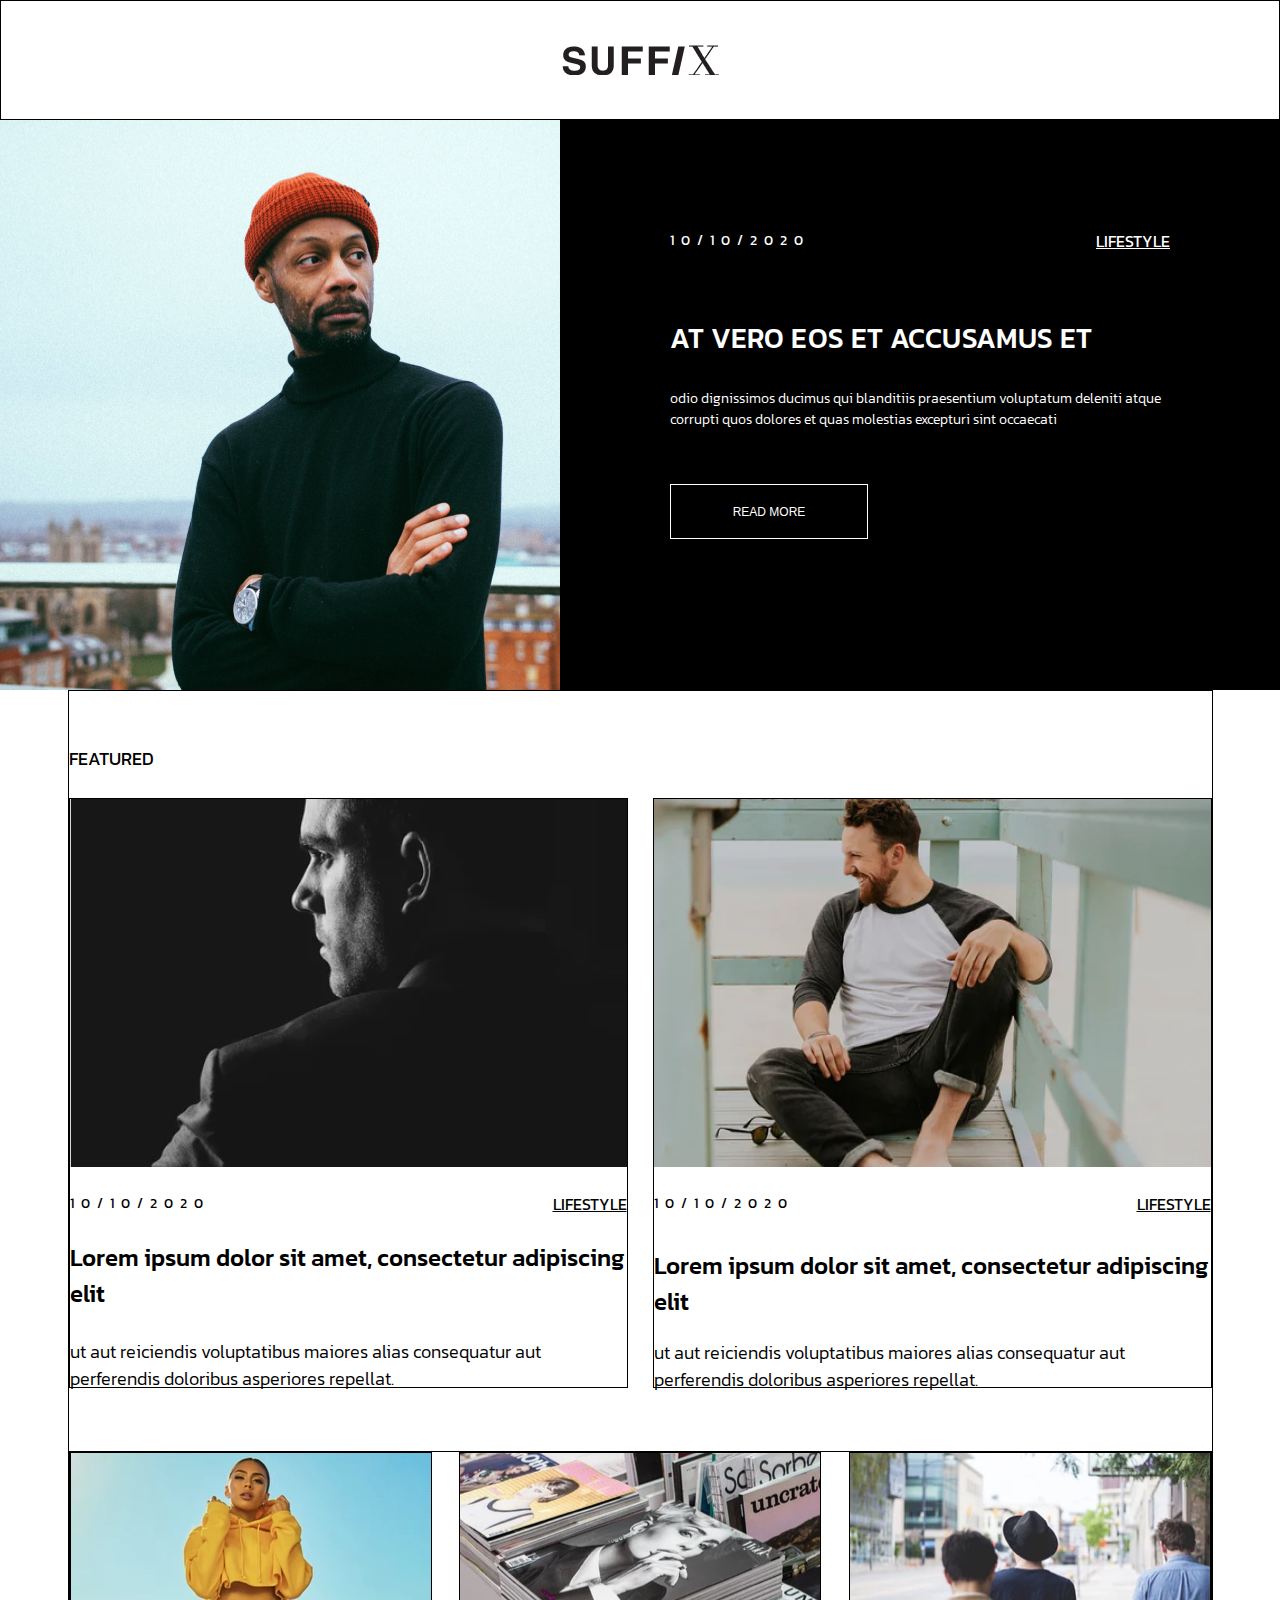
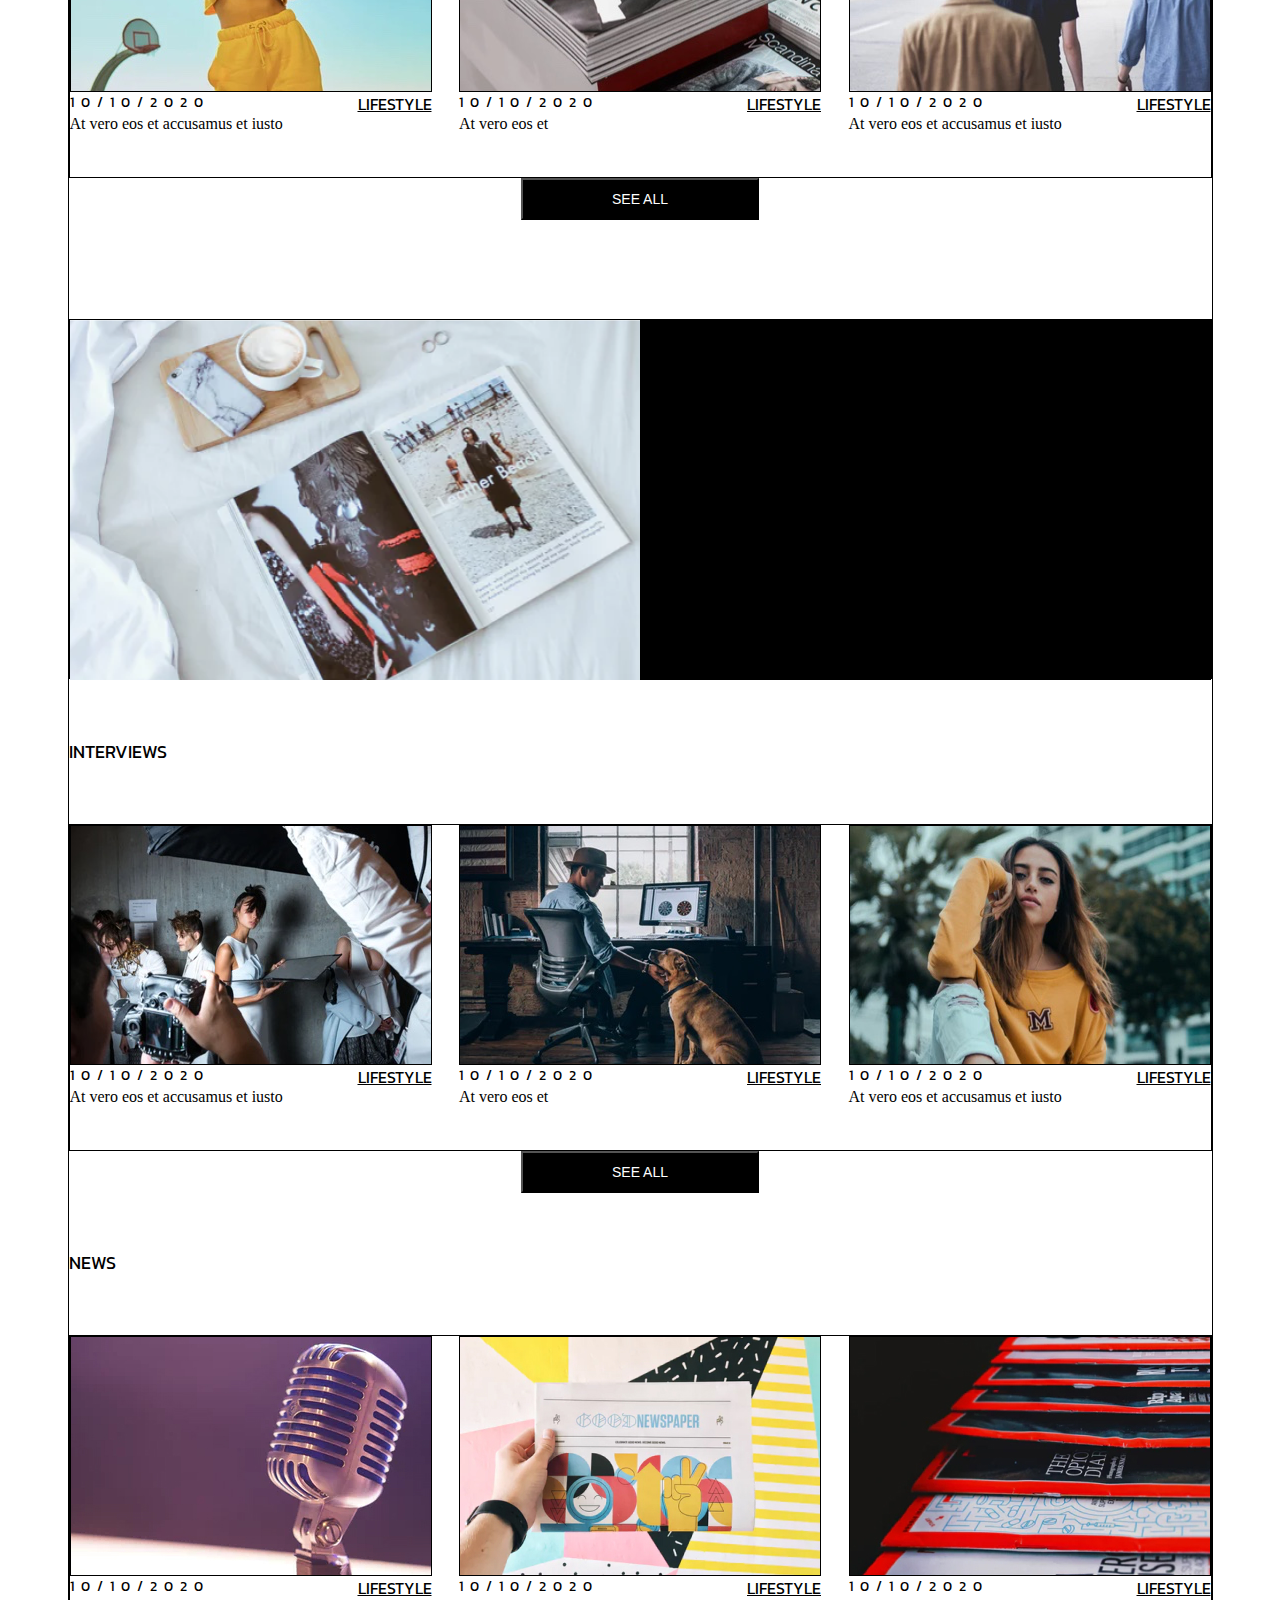
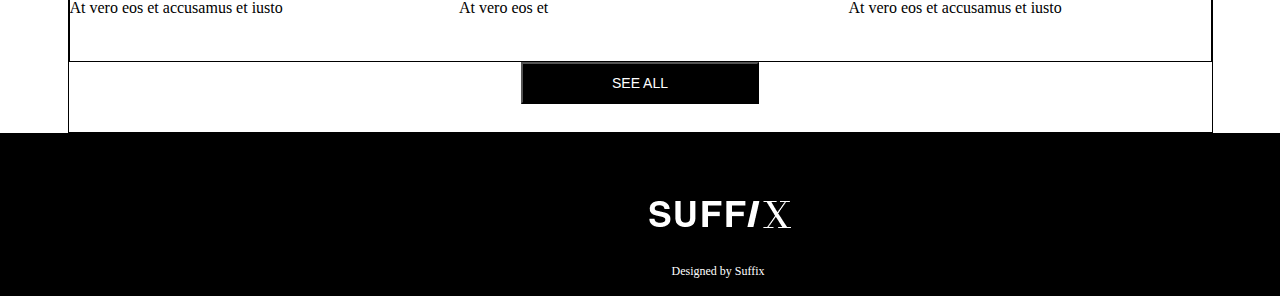
==== less 7/index.html @ f7497d90 "new less" ====
<!DOCTYPE html>
<html lang="en">

<head>
     <meta charset="UTF-8">
     <meta name="viewport" content="width=device-width, initial-scale=1.0">
     <link rel="stylesheet" type="text/css" href="style/style.css">
     <title>Document</title>
</head>

<body>
     <header>
          <div class="img-title"></div>
     </header>
     <main>
          <div class="two-big-img">
               <div class="one-img"></div>
               <div class="two-img">
                    <div class="box-tex-cont">
                         <div class="date-img-text">
                              <p class="space">10/10/2020</p>
                              <p class="deco-line">LIFESTYLE</p>
                         </div>
                         <div class="title-box-cont">At vero eos et accusamus et</div>
                         <div class="txt-box-cont">odio dignissimos ducimus qui blanditiis praesentium voluptatum deleniti atque corrupti quos dolores et quas molestias excepturi sint occaecati</div>
                         <div class="bottom-box-cont"><button class="bt-title">READ MORE</button></div>
                    </div>
               </div>
          </div>
          <div class="big-container">
               <div class="title-ha">FEATURED</div>

               <div class="two-post-content">
                    <div class="one-post">
                         <div class="img-one-post"></div>
                         <div class="date-img-text">
                              <p class="space">10/10/2020</p>
                              <p class="deco-line">LIFESTYLE</p>
                         </div>
                         <div class="title-text">Lorem ipsum dolor sit amet, consectetur adipiscing elit</div>
                         <div class="text-cont">ut aut reiciendis voluptatibus maiores alias consequatur aut perferendis doloribus asperiores repellat.</div>
                    </div>
                    <div class="two-post">
                         <div class="img-two-post"></div>
                         <div class="date-img-text">
                              <p class="space">10/10/2020</p>
                              <p class="deco-line">LIFESTYLE</p>
                         </div>
                         <div class="title-text-def">Lorem ipsum dolor sit amet, consectetur adipiscing elit</div>
                         <div class="text-cont">ut aut reiciendis voluptatibus maiores alias consequatur aut perferendis doloribus asperiores repellat.</div>
                    </div>
               </div>
               <div class="three-post-content">
                    <div class="one-smoll-post">
                         <div class="one-smoll-img"></div>
                         <div class="date-smoll-text">
                              <p class="space">10/10/2020</p>
                              <p class="deco-line">LIFESTYLE</p>
                         </div>
                         <div class="text-bootom-post">At vero eos et accusamus et iusto</div>

                    </div>
                    <div class="two-smoll-post">
                         <div class="two-smoll-img"></div>
                         <div class="date-smoll-text">
                              <p class="space">10/10/2020</p>
                              <p class="deco-line">LIFESTYLE</p>
                         </div>
                         <div class="text-bootom-post">At vero eos et</div>

                    </div>
                    <div class="three-smoll-post">
                         <div class="three-smoll-img"></div>
                         <div class="date-smoll-text">
                              <p class="space">10/10/2020</p>
                              <p class="deco-line">LIFESTYLE</p>

                         </div>
                         <div class="text-bootom-post">At vero eos et accusamus et iusto</div>
                    </div>
               </div>
               <div class="num-one-bottom"><button>SEE ALL</button></div>
               <div class="two-title-post">
                    <div class="one-img-title-post"></div>
                    <div class="two-img-title-post"></div>

               </div>
               <div class="title-ha2">INTERVIEWS</div>

               <div class="three-post-content">

                    <div class="one-interviews-post">
                         <div class="one-interviews-img"></div>
                         <div class="date-smoll-text">
                              <p class="space">10/10/2020</p>
                              <p class="deco-line">LIFESTYLE</p>
                         </div>
                         <div class="text-bootom-post">At vero eos et accusamus et iusto</div>

                    </div>
                    <div class="two-smoll-post">
                         <div class="two-interviews-img"></div>
                         <div class="date-smoll-text">
                              <p class="space">10/10/2020</p>
                              <p class="deco-line">LIFESTYLE</p>
                         </div>
                         <div class="text-bootom-post">At vero eos et</div>

                    </div>
                    <div class="three-smoll-post">
                         <div class="three-interviews-img"></div>
                         <div class="date-smoll-text">
                              <p class="space">10/10/2020</p>
                              <p class="deco-line">LIFESTYLE</p>
                         </div>
                         <div class="text-bootom-post">At vero eos et accusamus et iusto</div>
                    </div>
               </div>
               <div class="num-one-bottom"><button>SEE ALL</button></div>

               <div class="title-ha3">NEWS</div>

               <div class="three-post-content">

                    <div class="one-smoll-post">
                         <div class="one-news-img"></div>
                         <div class="date-smoll-text">
                              <p class="space">10/10/2020</p>
                              <p class="deco-line">LIFESTYLE</p>
                         </div>
                         <div class="text-bootom-post">At vero eos et accusamus et iusto</div>

                    </div>
                    <div class="two-smoll-post">
                         <div class="two-news-img"></div>
                         <div class="date-smoll-text">
                              <p class="space">10/10/2020</p>
                              <p class="deco-line">LIFESTYLE</p>
                         </div>
                         <div class="text-bootom-post">At vero eos et</div>

                    </div>
                    <div class="three-smoll-post">
                         <div class="three-news-img"></div>
                         <div class="date-smoll-text">
                              <p class="space">10/10/2020</p>
                              <p class="deco-line">LIFESTYLE</p>
                         </div>
                         <div class="text-bootom-post">At vero eos et accusamus et iusto</div>
                    </div>
               </div>
               <div class="num-one-bottom"><button>SEE ALL</button></div>

          </div>
     </main>
     <footer>
          <div class="foter-image"></div>
          <div class="desing">Designed by Suffix </div>
     </footer>
</body>

</html>
---- less 7/style/style.css ----
@import url(reset.css);
@import url(fonts.css);

header {
  widows: 1440px;
  height: 120px;
  background-color: white;
  border: 1px solid black;
  display: flex;
  justify-content: center;
  align-items: center
}

.big-container {
  width: 1145px;
  height: 2754fpx;
  border: 1px solid black;
  margin: 0 auto;
}

/* ----------ONE ROW-------- */
.img-title {
  width: 157px;
  height: 30px;
  background: url(../image/img-title.png) no-repeat;
}

.two-big-img {
  height: 570px;
  display: flex;
  color: white;
}

.one-img {
  width: 720px;
  background: url(../image/philip-martin-5aGUyCW_PJw-unsplash.png)
}

.two-img {
  width: 720px;
  background-color: black;
}

.box-tex-cont {
  margin: 110px 110px 151px 110px;
  width: 500px;
  height: 310px;
}

.title-box-cont {
  width: 503px;
  height: 42px;
  margin-top: 66px;
  font-family: 'Kanit-Medium';
  font-size: 28px;
  letter-spacing: 0.4px;
  line-height: 42px;
  font-style: normal;
  text-transform: uppercase;
  display: flex;
  align-items: center;
}

.txt-box-cont {
  width: 503px;
  height: 42px;
  margin-top: 29px;
  font-family: 'Kanit-Light';
  font-size: 14px;
  line-height: 21px;
  font-style: normal;
}

.bottom-box-cont {
  margin-top: 54px;
}

.bt-title {
  width: 198px;
  height: 55px;
  font-size: 12px;
  line-height: 18px;
  border: 1px solid white;
}

/* ------end one row------ */
.title-ha {
  margin: 59px 0 30px 0;
  font-size: 18px;
  font-family: 'Kanit-Regular';
}

.title-ha2 {
  margin: 63.67px 0 31px 0;
  font-size: 18px;
  font-family: 'Kanit-Regular';
}

.title-ha3 {
  margin: 33px 0 28px 0;
  font-size: 18px;
  font-family: 'Kanit-Regular';
}

.img-one-post {
  width: 557px;
  height: 368px;
  background: url(../image/2.png)
}

.img-two-post {
  width: 557px;
  height: 368px;
  background: url(../image/3.png)
}

.two-post-content {
  display: flex;
  justify-content: space-between;
}

.date-img-text {
  height: 21px;
  font-family: 'Kanit-Regular';
  display: flex;
  align-items: center;
  justify-content: space-between;
  margin: 26px 0 26px 0;
  font-size: 12px;
}

.title-text {
  font-family: 'Kanit-Medium';
  font-size: 24px;
  line-height: 36px;
  margin: 26px 0 26px;
}

.title-text-def {
  font-family: 'Kanit-Medium';
  font-size: 24px;
  line-height: 36px;
  margin: 34px 0 19px;
}

.text-cont {
  font-family: 'Kanit-Light';
  font-size: 18px;
  line-height: 27px;
}

.space {
  letter-spacing: 7px;
  font-size: 14px;
  line-height: 21px;
}

.deco-line {
  font-size: 16px;
  line-height: 24px;
  text-decoration-line: underline;
}

.one-post, .two-post {
  width: 559px;
  height: 590px;
  border: 1px solid black;
}

.three-post-content {
  width: 1143px;
  height: 327px;
  display: flex;
  justify-content: space-between;
  border: 1px solid black;
  margin-top: 63px;
}

/*-----add Images-----*/
.one-smoll-img, .two-smoll-img, .three-smoll-img,
.one-interviews-img, .two-interviews-img, .three-interviews-img,
.one-news-img, .two-news-img, .three-news-img {
  width: 362px;
  height: 240px;
  border: 1px solid black;
}

.one-smoll-img {
  background: url(../image/img-1.png);
}

.one-interviews-img {
  background: url(../image/4.png);
}

.one-news-img {
  background: url(../image/7.jpg);
}

.two-smoll-img {
  background: url(../image/img-2.png);
}

.two-interviews-img {
  background: url(../image/5.png);
}

.two-news-img {
  background: url(../image/8.jpg);
}

.three-smoll-img {
  background: url(../image/img-3.png);
}

.three-interviews-img {
  background: url(../image/6.png);
}

.three-news-img {
  background: url(../image/9.jpg);
}

.date-smoll-text {
  font-family: 'Kanit-Regular';
  display: flex;
  justify-content: space-between;
}

.num-one-bottom {
  width: 100%;
  height: 70px;
  display: flex;
  justify-content: center;
}

button {
  width: 238px;
  height: 42px;
  background-color: black;
  color: white;
  font-size: 14px
}

.two-title-post {
  width: 100%;
  height: 360px;
  margin-top: 71.33px;
  border: 1px solid black;
  display: flex;
  justify-content: space-between;
}

.one-img-title-post {
  width: 571.5px;
  height: 360px;
  background: url(../image/big-1.png);
}

.two-img-title-post {
  width: 571.5px;
  height: 360px;
  background-color: black
}

/*----------------footer-----*/
footer {
  width: 1440px;
  height: 163px;
  background-color: black;
  display: flex;
  flex-direction: column;
  justify-content: center;
  align-items: center;
  position: relative;
}

.foter-image {
  width: 142px;
  height: 27px;
  background: url(../image/footer.png) no-repeat;
}

.desing {
  width: 97px;
  height: 18px;
  margin-top: 120px;
  font-size: 12px;
  position: absolute;
  color: white
}
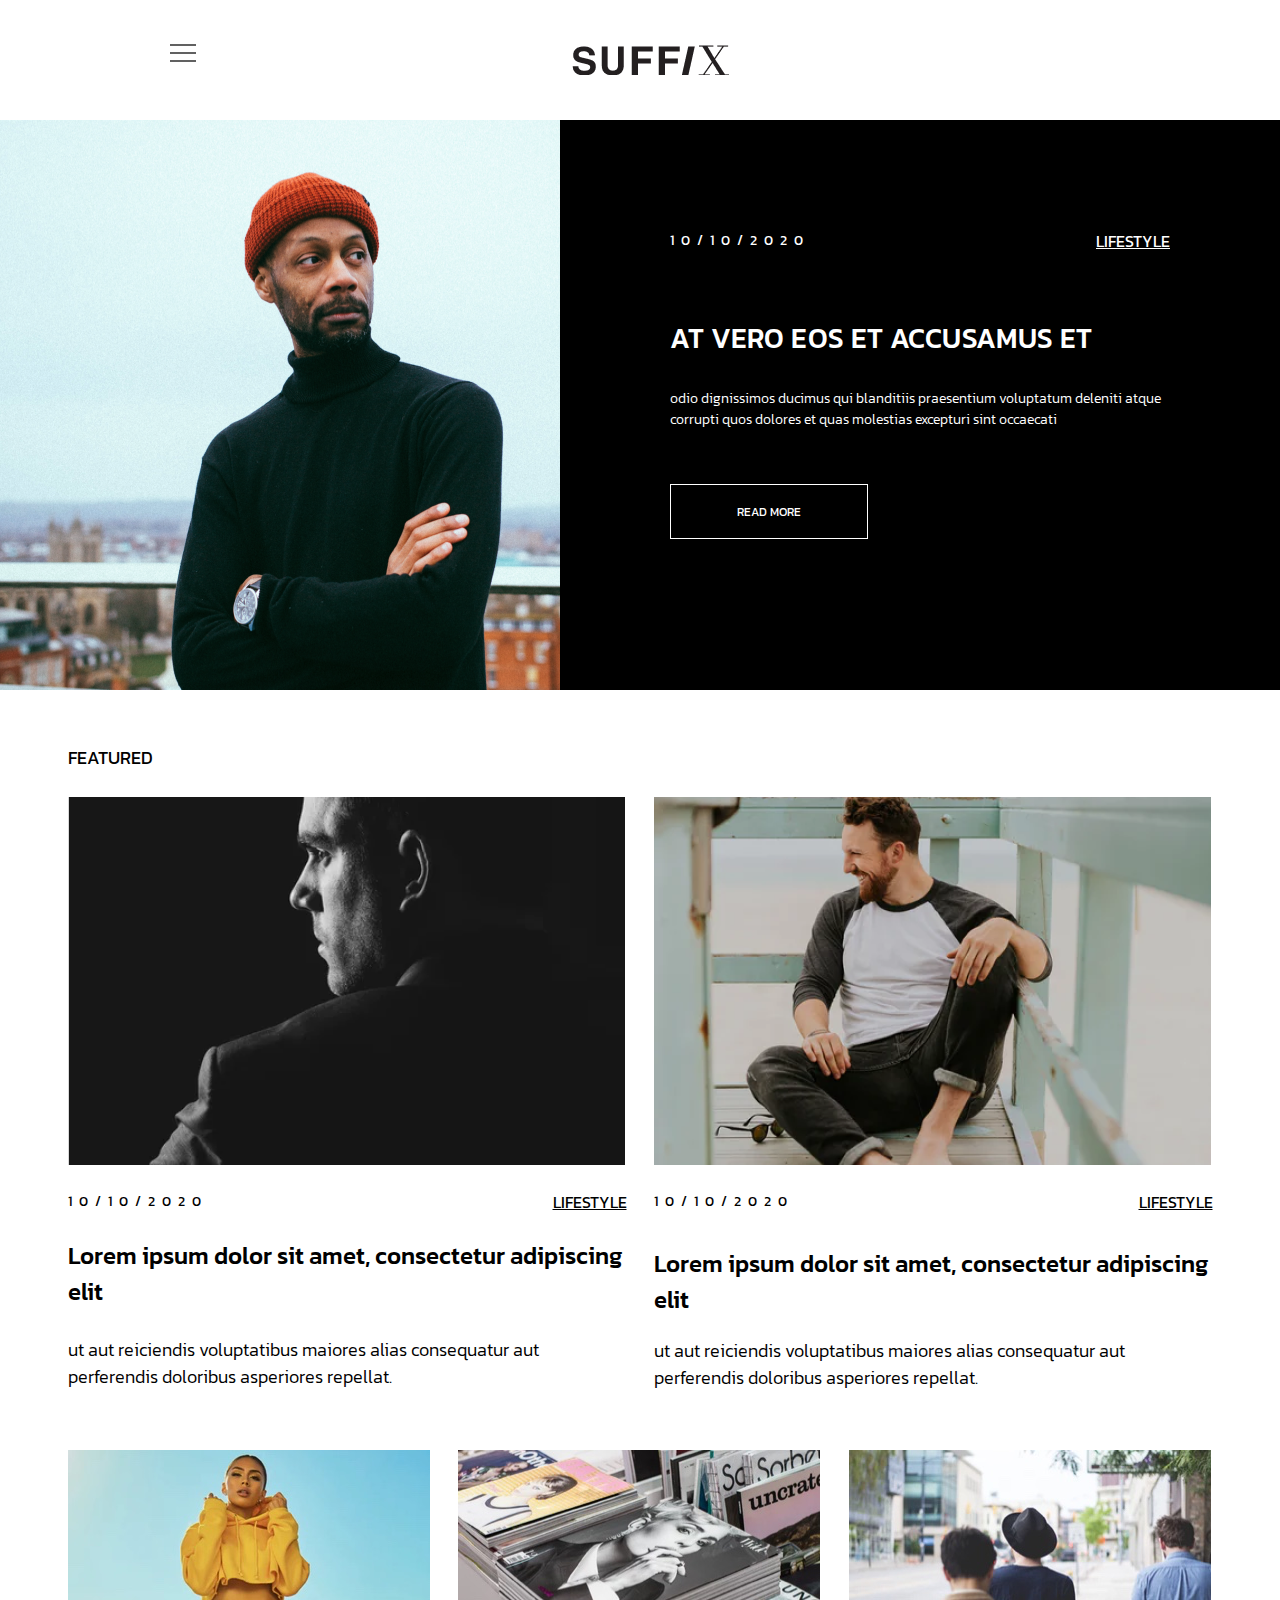
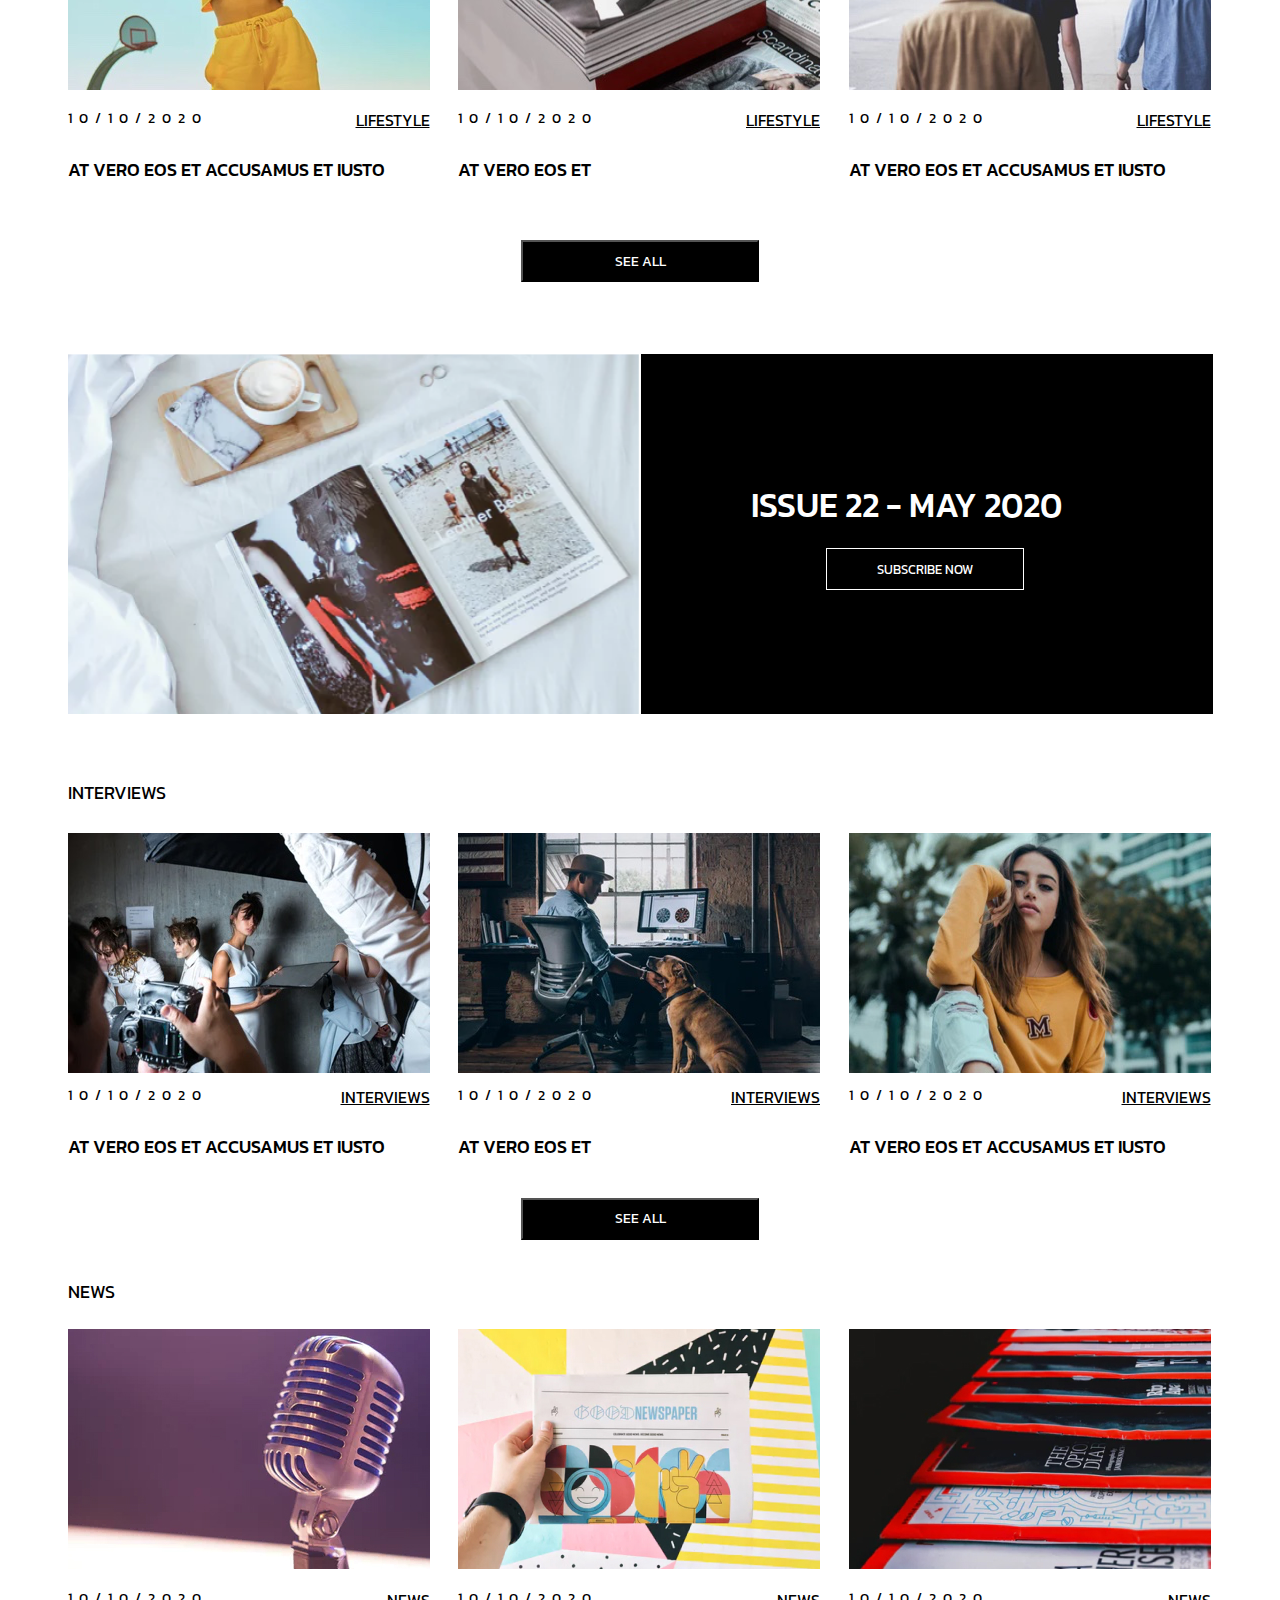
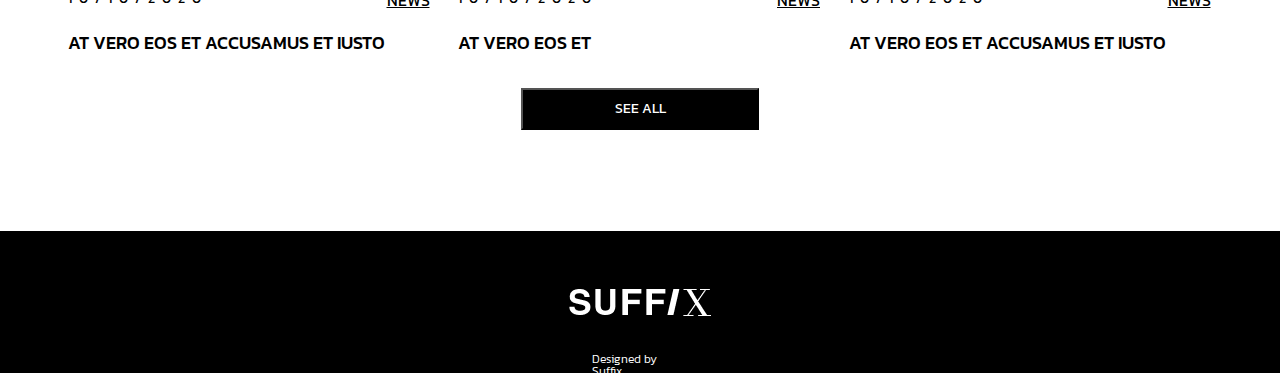
==== commit e10c3be5: "done less 7" ====
--- a/less 7/index.html
+++ b/less 7/index.html
@@ -2,161 +2,195 @@
 <html lang="en">
 
 <head>
-     <meta charset="UTF-8">
-     <meta name="viewport" content="width=device-width, initial-scale=1.0">
-     <link rel="stylesheet" type="text/css" href="style/style.css">
-     <title>Document</title>
+    <meta charset="UTF-8">
+    <meta name="viewport" content="width=device-width, initial-scale=1.0">
+    <link rel="stylesheet" type="text/css" href="style/style.css">
+    <title>Document</title>
 </head>
 
 <body>
-     <header>
-          <div class="img-title"></div>
-     </header>
-     <main>
-          <div class="two-big-img">
-               <div class="one-img"></div>
-               <div class="two-img">
-                    <div class="box-tex-cont">
-                         <div class="date-img-text">
-                              <p class="space">10/10/2020</p>
-                              <p class="deco-line">LIFESTYLE</p>
-                         </div>
-                         <div class="title-box-cont">At vero eos et accusamus et</div>
-                         <div class="txt-box-cont">odio dignissimos ducimus qui blanditiis praesentium voluptatum deleniti atque corrupti quos dolores et quas molestias excepturi sint occaecati</div>
-                         <div class="bottom-box-cont"><button class="bt-title">READ MORE</button></div>
+<header>
+    <div class="nav-menu">
+        <input type="checkbox" id="menu-togle">
+        <label for="menu-togle" class="menu-btn"><span></span></label>
+        <ul class="menu-box">
+            <li><a href="" class="menu-item">Home</a></li>
+            <li><a href="" class="menu-item">Preferences</a></li>
+            <li><a href="" class="menu-item">Contacts</a></li>
+            <li><a href="" class="menu-item">About</a></li>
+            <li><a href="" class="menu-item">Out blog</a></li>
+            <li><a href="" class="menu-item">Map</a></li>
+            <li><a href="" class="menu-item">Career</a></li>
+        </ul>
+    </div>
+    <div class="img-title"></div>
+</header>
+<main>
+    <div class="two-big-img">
+        <div class="one-img"></div>
+        <div class="two-img">
+            <div class="box-tex-cont">
+                <div class="date-img-text">
+                    <p class="space">10/10/2020</p>
+                    <a href="" class="deco-line">LIFESTYLE</a>
+                </div>
+                <div class="title-box-cont">At vero eos et accusamus et</div>
+                <div class="txt-box-cont">odio dignissimos ducimus qui blanditiis praesentium voluptatum deleniti atque
+                    corrupti quos dolores et quas molestias excepturi sint occaecati
+                </div>
+                <div class="bottom-box-cont">
+                    <button class="bt-title">READ MORE</button>
+                </div>
+            </div>
+        </div>
+    </div>
+    <div class="big-container">
+        <div class="title-ha">FEATURED</div>
+
+        <div class="two-post-content">
+            <div class="one-post">
+                <div class="img-one-post"></div>
+                <div class="date-img-text">
+                    <p class="space">10/10/2020</p>
+                    <a href="" class="deco-lineB">LIFESTYLE</a>
+                </div>
+                <div class="title-text">Lorem ipsum dolor sit amet, consectetur adipiscing elit</div>
+                <div class="text-cont">ut aut reiciendis voluptatibus maiores alias consequatur aut perferendis
+                    doloribus asperiores repellat.
+                </div>
+            </div>
+            <div class="two-post">
+                <div class="img-two-post"></div>
+                <div class="date-img-text">
+                    <p class="space">10/10/2020</p>
+                    <a href="" class="deco-lineB">LIFESTYLE</a>
+                </div>
+                <div class="title-text-def">Lorem ipsum dolor sit amet, consectetur adipiscing elit</div>
+                <div class="text-cont">ut aut reiciendis voluptatibus maiores alias consequatur aut perferendis
+                    doloribus asperiores repellat.
+                </div>
+            </div>
+        </div>
+        <div class="three-post-content">
+            <div class="one-smoll-post">
+                <div class="one-smoll-img"></div>
+                <div class="date-smoll-text marg-top1">
+                    <p class="space">10/10/2020</p>
+                    <a href="" class="deco-lineB">LIFESTYLE</a>
+                </div>
+                <div class="text-bootom-post">At vero eos et accusamus et iusto</div>
+
+            </div>
+            <div class="two-smoll-post">
+                <div class="two-smoll-img"></div>
+                <div class="date-smoll-text marg-top1">
+                    <p class="space">10/10/2020</p>
+                    <a href="" class="deco-lineB">LIFESTYLE</a>
+                </div>
+                <div class="text-bootom-post">At vero eos et</div>
+
+            </div>
+            <div class="three-smoll-post">
+                <div class="three-smoll-img"></div>
+                <div class="date-smoll-text marg-top1">
+                    <p class="space">10/10/2020</p>
+                    <a href="" class="deco-lineB">LIFESTYLE</a>
+
+                </div>
+                <div class="text-bootom-post">At vero eos et accusamus et iusto</div>
+            </div>
+        </div>
+        <div class="num-one-bottom">
+            <button class="baton baton-marg1">SEE ALL</button>
+        </div>
+        <div class="two-title-post">
+            <div class="one-img-title-post"></div>
+            <div class="two-img-title-post">
+                <div class="box-txt-black">
+                    <div class="data-year">ISSUE 22 - MAY 2020</div>
+                    <div>
+                        <button class="baton-blak">SUBSCRIBE NOW</button>
                     </div>
-               </div>
-          </div>
-          <div class="big-container">
-               <div class="title-ha">FEATURED</div>
+                </div>
+            </div>
 
-               <div class="two-post-content">
-                    <div class="one-post">
-                         <div class="img-one-post"></div>
-                         <div class="date-img-text">
-                              <p class="space">10/10/2020</p>
-                              <p class="deco-line">LIFESTYLE</p>
-                         </div>
-                         <div class="title-text">Lorem ipsum dolor sit amet, consectetur adipiscing elit</div>
-                         <div class="text-cont">ut aut reiciendis voluptatibus maiores alias consequatur aut perferendis doloribus asperiores repellat.</div>
-                    </div>
-                    <div class="two-post">
-                         <div class="img-two-post"></div>
-                         <div class="date-img-text">
-                              <p class="space">10/10/2020</p>
-                              <p class="deco-line">LIFESTYLE</p>
-                         </div>
-                         <div class="title-text-def">Lorem ipsum dolor sit amet, consectetur adipiscing elit</div>
-                         <div class="text-cont">ut aut reiciendis voluptatibus maiores alias consequatur aut perferendis doloribus asperiores repellat.</div>
-                    </div>
-               </div>
-               <div class="three-post-content">
-                    <div class="one-smoll-post">
-                         <div class="one-smoll-img"></div>
-                         <div class="date-smoll-text">
-                              <p class="space">10/10/2020</p>
-                              <p class="deco-line">LIFESTYLE</p>
-                         </div>
-                         <div class="text-bootom-post">At vero eos et accusamus et iusto</div>
+        </div>
+        <div class="title-ha2">INTERVIEWS</div>
 
-                    </div>
-                    <div class="two-smoll-post">
-                         <div class="two-smoll-img"></div>
-                         <div class="date-smoll-text">
-                              <p class="space">10/10/2020</p>
-                              <p class="deco-line">LIFESTYLE</p>
-                         </div>
-                         <div class="text-bootom-post">At vero eos et</div>
+        <div class="three-interviews-content">
 
-                    </div>
-                    <div class="three-smoll-post">
-                         <div class="three-smoll-img"></div>
-                         <div class="date-smoll-text">
-                              <p class="space">10/10/2020</p>
-                              <p class="deco-line">LIFESTYLE</p>
+            <div class="one-interviews-post">
+                <div class="one-interviews-img"></div>
+                <div class="date-smoll-text marg-top2">
+                    <p class="space">10/10/2020</p>
+                    <a href="" class="deco-lineB">INTERVIEWS</a>
+                </div>
+                <div class="text-bootom-post">At vero eos et accusamus et iusto</div>
 
-                         </div>
-                         <div class="text-bootom-post">At vero eos et accusamus et iusto</div>
-                    </div>
-               </div>
-               <div class="num-one-bottom"><button>SEE ALL</button></div>
-               <div class="two-title-post">
-                    <div class="one-img-title-post"></div>
-                    <div class="two-img-title-post"></div>
+            </div>
+            <div class="two-smoll-post">
+                <div class="two-interviews-img"></div>
+                <div class="date-smoll-text marg-top2">
+                    <p class="space">10/10/2020</p>
+                    <a href="" class="deco-lineB">INTERVIEWS</a>
+                </div>
+                <div class="text-bootom-post">At vero eos et</div>
 
-               </div>
-               <div class="title-ha2">INTERVIEWS</div>
+            </div>
+            <div class="three-smoll-post">
+                <div class="three-interviews-img"></div>
+                <div class="date-smoll-text marg-top2">
+                    <p class="space">10/10/2020</p>
+                    <a href="" class="deco-lineB">INTERVIEWS</a>
+                </div>
+                <div class="text-bootom-post">At vero eos et accusamus et iusto</div>
+            </div>
+        </div>
+        <div class="num-one-bottom">
+            <button class="baton baton-marg2">SEE ALL</button>
+        </div>
 
-               <div class="three-post-content">
+        <div class="title-ha3">NEWS</div>
 
-                    <div class="one-interviews-post">
-                         <div class="one-interviews-img"></div>
-                         <div class="date-smoll-text">
-                              <p class="space">10/10/2020</p>
-                              <p class="deco-line">LIFESTYLE</p>
-                         </div>
-                         <div class="text-bootom-post">At vero eos et accusamus et iusto</div>
+        <div class="three-news-content">
 
-                    </div>
-                    <div class="two-smoll-post">
-                         <div class="two-interviews-img"></div>
-                         <div class="date-smoll-text">
-                              <p class="space">10/10/2020</p>
-                              <p class="deco-line">LIFESTYLE</p>
-                         </div>
-                         <div class="text-bootom-post">At vero eos et</div>
+            <div class="one-smoll-post">
+                <div class="one-news-img"></div>
+                <div class="date-smoll-text marg-top3 ">
+                    <p class="space">10/10/2020</p>
+                    <a href="" class="deco-lineB">NEWS</a>
+                </div>
+                <div class="text-bootom-post1">At vero eos et accusamus et iusto</div>
 
-                    </div>
-                    <div class="three-smoll-post">
-                         <div class="three-interviews-img"></div>
-                         <div class="date-smoll-text">
-                              <p class="space">10/10/2020</p>
-                              <p class="deco-line">LIFESTYLE</p>
-                         </div>
-                         <div class="text-bootom-post">At vero eos et accusamus et iusto</div>
-                    </div>
-               </div>
-               <div class="num-one-bottom"><button>SEE ALL</button></div>
+            </div>
+            <div class="two-smoll-post">
+                <div class="two-news-img "></div>
+                <div class="date-smoll-text marg-top3">
+                    <p class="space">10/10/2020</p>
+                    <a href="" class="deco-lineB">NEWS</a>
+                </div>
+                <div class="text-bootom-post1">At vero eos et</div>
 
-               <div class="title-ha3">NEWS</div>
+            </div>
+            <div class="three-smoll-post">
+                <div class="three-news-img "></div>
+                <div class="date-smoll-text marg-top3">
+                    <p class="space">10/10/2020</p>
+                    <a href="" class="deco-lineB">NEWS</a>
+                </div>
+                <div class="text-bootom-post1">At vero eos et accusamus et iusto</div>
+            </div>
+        </div>
+        <div class="num-one-bottom">
+            <button class="baton baton-marg3">SEE ALL</button>
+        </div>
 
-               <div class="three-post-content">
-
-                    <div class="one-smoll-post">
-                         <div class="one-news-img"></div>
-                         <div class="date-smoll-text">
-                              <p class="space">10/10/2020</p>
-                              <p class="deco-line">LIFESTYLE</p>
-                         </div>
-                         <div class="text-bootom-post">At vero eos et accusamus et iusto</div>
-
-                    </div>
-                    <div class="two-smoll-post">
-                         <div class="two-news-img"></div>
-                         <div class="date-smoll-text">
-                              <p class="space">10/10/2020</p>
-                              <p class="deco-line">LIFESTYLE</p>
-                         </div>
-                         <div class="text-bootom-post">At vero eos et</div>
-
-                    </div>
-                    <div class="three-smoll-post">
-                         <div class="three-news-img"></div>
-                         <div class="date-smoll-text">
-                              <p class="space">10/10/2020</p>
-                              <p class="deco-line">LIFESTYLE</p>
-                         </div>
-                         <div class="text-bootom-post">At vero eos et accusamus et iusto</div>
-                    </div>
-               </div>
-               <div class="num-one-bottom"><button>SEE ALL</button></div>
-
-          </div>
-     </main>
-     <footer>
-          <div class="foter-image"></div>
-          <div class="desing">Designed by Suffix </div>
-     </footer>
+    </div>
+</main>
+<footer>
+    <div class="foter-image"></div>
+    <div class="desing">Designed by Suffix</div>
+</footer>
 </body>
 
 </html>
--- a/less 7/style/style.css
+++ b/less 7/style/style.css
@@ -2,290 +2,479 @@
 @import url(fonts.css);
 
 header {
-  widows: 1440px;
-  height: 120px;
-  background-color: white;
-  border: 1px solid black;
-  display: flex;
-  justify-content: center;
-  align-items: center
+    width: 100%;
+    height: 120px;
+    background-color: white;
+    display: flex;
+    justify-content: center;
+    align-items: center;
+    margin: 0 auto;
 }
 
 .big-container {
-  width: 1145px;
-  height: 2754fpx;
-  border: 1px solid black;
-  margin: 0 auto;
+    width: 1145px;
+    height: 2682px;
+    margin: 0 auto;
 }
 
 /* ----------ONE ROW-------- */
 .img-title {
-  width: 157px;
-  height: 30px;
-  background: url(../image/img-title.png) no-repeat;
+    width: 157px;
+    height: 30px;
+    background: url(../image/img-title.png) no-repeat;
 }
 
 .two-big-img {
-  height: 570px;
-  display: flex;
-  color: white;
+    height: 570px;
+    display: flex;
+    justify-content: center;
+    color: white;
+
 }
 
 .one-img {
-  width: 720px;
-  background: url(../image/philip-martin-5aGUyCW_PJw-unsplash.png)
+    width: 720px;
+    background: url(../image/philip-martin-5aGUyCW_PJw-unsplash.png)
 }
 
 .two-img {
-  width: 720px;
-  background-color: black;
+    width: 720px;
+    background-color: black;
 }
 
 .box-tex-cont {
-  margin: 110px 110px 151px 110px;
-  width: 500px;
-  height: 310px;
+    margin: 110px 110px 151px 110px;
+    width: 500px;
+    height: 310px;
 }
 
 .title-box-cont {
-  width: 503px;
-  height: 42px;
-  margin-top: 66px;
-  font-family: 'Kanit-Medium';
-  font-size: 28px;
-  letter-spacing: 0.4px;
-  line-height: 42px;
-  font-style: normal;
-  text-transform: uppercase;
-  display: flex;
-  align-items: center;
+    width: 503px;
+    height: 42px;
+    margin-top: 66px;
+    font-family: 'Kanit-Medium';
+    font-size: 28px;
+    letter-spacing: 0.4px;
+    line-height: 42px;
+    font-style: normal;
+    text-transform: uppercase;
+    display: flex;
+    align-items: center;
 }
 
 .txt-box-cont {
-  width: 503px;
-  height: 42px;
-  margin-top: 29px;
-  font-family: 'Kanit-Light';
-  font-size: 14px;
-  line-height: 21px;
-  font-style: normal;
+    width: 503px;
+    height: 42px;
+    margin-top: 29px;
+    font-family: 'Kanit-Light';
+    font-size: 14px;
+    line-height: 21px;
+    font-style: normal;
 }
 
 .bottom-box-cont {
-  margin-top: 54px;
+    margin-top: 54px;
 }
 
 .bt-title {
-  width: 198px;
-  height: 55px;
-  font-size: 12px;
-  line-height: 18px;
-  border: 1px solid white;
+    width: 198px;
+    height: 55px;
+    font-size: 12px;
+    line-height: 18px;
+    background: black;
+    color: white;
+    border: 1px solid white;
 }
 
 /* ------end one row------ */
+
+/*------nav menu--------*/
+
+#menu-togle {
+    opacity: 0;
+}
+
+.menu-btn {
+    display: flex;
+    align-items: center;
+    position: absolute;
+    top: 40px;
+    left: 170px;
+    width: 26px;
+    height: 26px;
+    cursor: pointer;
+    z-index: 1;
+}
+
+.menu-btn > span,
+.menu-btn > span::before,
+.menu-btn > span::after {
+    display: block;
+    position: absolute;
+    width: 100%;
+    height: 2px;
+    background: #616161;
+}
+
+.menu-btn > span::before {
+    content: '';
+    top: -8px;
+}
+
+.menu-btn > span::after {
+    content: '';
+    top: 8px;
+}
+
+
+.menu-box {
+    display: flex;
+    flex-direction: column;
+    align-items: flex-start;
+    position: absolute;
+    visibility: hidden;
+    top: 100px;
+    padding: 40px 0 0 0;
+    width: 344px;
+    height: 359px;
+    margin: 0 0 0 170px;
+    list-style: none;
+    text-align: center;
+    background-color: white;
+    box-shadow: 1px 0px 6px rgba(0, 0, 0, .2);
+
+}
+
+.menu-item {
+    display: block;
+    padding: 12px 50px;
+    box-sizing: border-box;
+    color: #333;
+    font-family: 'Kanit-Regular', sans-serif;
+    font-size: 16px;
+    text-decoration: none;
+}
+
+.menu-item:hover {
+    background-color: #CFD8DC;
+}
+
+#menu-togle:checked ~ .menu-btn > span {
+    transform: rotate(45deg);
+}
+
+#menu-togle:checked ~ .menu-btn > span::before {
+    top: 0;
+    transform: rotate(0);
+}
+
+#menu-togle:checked ~ .menu-btn > span::after {
+    top: 0;
+    transform: rotate(90deg);
+}
+
+#menu-togle:checked ~ .menu-box {
+    visibility: visible;
+    left: 0;
+}
+
+
+/*---------end nav menu------------*/
 .title-ha {
-  margin: 59px 0 30px 0;
-  font-size: 18px;
-  font-family: 'Kanit-Regular';
+    margin: 59px 0 30px 0;
+    font-size: 18px;
+    font-family: 'Kanit-Regular';
 }
 
 .title-ha2 {
-  margin: 63.67px 0 31px 0;
-  font-size: 18px;
-  font-family: 'Kanit-Regular';
+    margin: 70px 0 21px 0;
+    font-size: 18px;
+    font-family: 'Kanit-Regular';
 }
 
 .title-ha3 {
-  margin: 33px 0 28px 0;
-  font-size: 18px;
-  font-family: 'Kanit-Regular';
+    margin: 53px 0 28px 0;
+    font-size: 18px;
+    font-family: 'Kanit-Regular';
 }
 
 .img-one-post {
-  width: 557px;
-  height: 368px;
-  background: url(../image/2.png)
+    width: 557px;
+    height: 368px;
+    background: url(../image/2.png)
 }
 
 .img-two-post {
-  width: 557px;
-  height: 368px;
-  background: url(../image/3.png)
+    width: 557px;
+    height: 368px;
+    background: url(../image/3.png)
 }
 
 .two-post-content {
-  display: flex;
-  justify-content: space-between;
+    display: flex;
+    justify-content: space-between;
 }
 
 .date-img-text {
-  height: 21px;
-  font-family: 'Kanit-Regular';
-  display: flex;
-  align-items: center;
-  justify-content: space-between;
-  margin: 26px 0 26px 0;
-  font-size: 12px;
+    height: 21px;
+    font-family: 'Kanit-Regular';
+    display: flex;
+    align-items: center;
+    justify-content: space-between;
+    margin: 26px 0 26px 0;
+    font-size: 12px;
 }
 
 .title-text {
-  font-family: 'Kanit-Medium';
-  font-size: 24px;
-  line-height: 36px;
-  margin: 26px 0 26px;
+    font-family: 'Kanit-Medium';
+    font-size: 24px;
+    line-height: 36px;
+    margin: 26px 0 26px;
 }
 
 .title-text-def {
-  font-family: 'Kanit-Medium';
-  font-size: 24px;
-  line-height: 36px;
-  margin: 34px 0 19px;
+    font-family: 'Kanit-Medium';
+    font-size: 24px;
+    line-height: 36px;
+    margin: 34px 0 19px;
 }
 
 .text-cont {
-  font-family: 'Kanit-Light';
-  font-size: 18px;
-  line-height: 27px;
+    font-family: 'Kanit-Light';
+    font-size: 18px;
+    line-height: 27px;
 }
 
 .space {
-  letter-spacing: 7px;
-  font-size: 14px;
-  line-height: 21px;
+    letter-spacing: 7px;
+    font-size: 14px;
+    line-height: 21px;
+}
+
+.marg-top1 {
+    margin-top: 18px;
+}
+
+.marg-top2 {
+    margin-top: 12px;
+}
+
+.marg-top3 {
+    margin-top: 19px;
 }
 
 .deco-line {
-  font-size: 16px;
-  line-height: 24px;
-  text-decoration-line: underline;
-}
+    font-size: 16px;
+    line-height: 24px;
+    color: white;
+}
+
+.deco-lineB {
+    font-size: 16px;
+    line-height: 24px;
+    color: black;
+}
+
 
 .one-post, .two-post {
-  width: 559px;
-  height: 590px;
-  border: 1px solid black;
+    width: 559px;
+    height: 590px;
 }
 
 .three-post-content {
-  width: 1143px;
-  height: 327px;
-  display: flex;
-  justify-content: space-between;
-  border: 1px solid black;
-  margin-top: 63px;
+    width: 1143px;
+    height: 327px;
+    display: flex;
+    justify-content: space-between;
+    margin-top: 63px;
+}
+
+.three-interviews-content {
+    width: 1143px;
+    height: 327px;
+    display: flex;
+    justify-content: space-between;
+    margin-top: 31px;
+}
+
+.three-news-content {
+
+    width: 1143px;
+    height: 327px;
+    display: flex;
+    justify-content: space-between;
+    margin-top: 28px;
+}
+
+.text-bootom-post {
+    margin-top: 29px;
+    text-transform: uppercase;
+    font-size: 18px;
+    font-family: 'Kanit-Medium';
+}
+
+.text-bootom-post1 {
+    margin-top: 22px;
+    text-transform: uppercase;
+    font-size: 18px;
+    font-family: 'Kanit-Medium';
 }
 
 /*-----add Images-----*/
 .one-smoll-img, .two-smoll-img, .three-smoll-img,
 .one-interviews-img, .two-interviews-img, .three-interviews-img,
 .one-news-img, .two-news-img, .three-news-img {
-  width: 362px;
-  height: 240px;
-  border: 1px solid black;
+    width: 362px;
+    height: 240px;
 }
 
 .one-smoll-img {
-  background: url(../image/img-1.png);
+    background: url(../image/img-1.png);
 }
 
 .one-interviews-img {
-  background: url(../image/4.png);
+    background: url(../image/4.png);
 }
 
 .one-news-img {
-  background: url(../image/7.jpg);
+    background: url(../image/7.jpg);
 }
 
 .two-smoll-img {
-  background: url(../image/img-2.png);
+    background: url(../image/img-2.png);
 }
 
 .two-interviews-img {
-  background: url(../image/5.png);
+    background: url(../image/5.png);
 }
 
 .two-news-img {
-  background: url(../image/8.jpg);
+    background: url(../image/8.jpg);
 }
 
 .three-smoll-img {
-  background: url(../image/img-3.png);
+    background: url(../image/img-3.png);
 }
 
 .three-interviews-img {
-  background: url(../image/6.png);
+    background: url(../image/6.png);
 }
 
 .three-news-img {
-  background: url(../image/9.jpg);
+    background: url(../image/9.jpg);
 }
 
 .date-smoll-text {
-  font-family: 'Kanit-Regular';
-  display: flex;
-  justify-content: space-between;
+    font-family: 'Kanit-Regular';
+    display: flex;
+    justify-content: space-between;
 }
 
 .num-one-bottom {
-  width: 100%;
-  height: 70px;
-  display: flex;
-  justify-content: center;
-}
-
-button {
-  width: 238px;
-  height: 42px;
-  background-color: black;
-  color: white;
-  font-size: 14px
+    width: 100%;
+    height: 70px;
+    display: flex;
+    justify-content: center;
+}
+button{
+        font-family: 'Kanit-Regular';
+
+}
+
+.baton {
+    width: 238px;
+    height: 42px;
+    background-color: black;
+    color: white;
+    font-size: 14px
+}
+
+.baton-marg1 {
+    margin-top: 63px;
+
+}
+
+.baton-marg2 {
+    margin-top: 38px;
+
+}
+
+.baton-marg3 {
+    margin-top: 32px;
+
+}
+
+.baton-blak {
+    width: 198px;
+    height: 42px;
+    border: 1px solid white;
+    color: white;
+    background: black;
+    margin-right: 3px;
+    margin-top: 6px;
 }
 
 .two-title-post {
-  width: 100%;
-  height: 360px;
-  margin-top: 71.33px;
-  border: 1px solid black;
-  display: flex;
-  justify-content: space-between;
+    width: 100%;
+    height: 360px;
+    margin-top: 106.88px;
+    display: flex;
+    justify-content: space-between;
 }
 
 .one-img-title-post {
-  width: 571.5px;
-  height: 360px;
-  background: url(../image/big-1.png);
+    width: 571.5px;
+    height: 360px;
+    background: url(../image/big-1.png);
 }
 
 .two-img-title-post {
-  width: 571.5px;
-  height: 360px;
-  background-color: black
+    width: 571.5px;
+    height: 360px;
+    background-color: black
+}
+
+.box-txt-black {
+    display: flex;
+    flex-direction: column;
+    align-items: center;
+    justify-content: center;
+    margin-top: 10px;
+}
+
+.data-year {
+    color: white;
+    font-family: 'Kanit-Medium';
+    font-size: 34px;
+    margin: 124px 148.5px 20px 107px;
+
 }
 
 /*----------------footer-----*/
 footer {
-  width: 1440px;
-  height: 163px;
-  background-color: black;
-  display: flex;
-  flex-direction: column;
-  justify-content: center;
-  align-items: center;
-  position: relative;
+    width: 100%;
+    height: 142px;
+    background-color: black;
+    display: flex;
+    flex-direction: column;
+    justify-content: center;
+    align-items: center;
+    position: relative;
 }
 
 .foter-image {
-  width: 142px;
-  height: 27px;
-  background: url(../image/footer.png) no-repeat;
+    width: 142px;
+    height: 27px;
+    background: url(../image/footer.png) no-repeat;
 }
 
 .desing {
-  width: 97px;
-  height: 18px;
-  margin-top: 120px;
-  font-size: 12px;
-  position: absolute;
-  color: white
-}
+    width: 97px;
+    height: 18px;
+    margin-top: 120px;
+        font-family: 'Kanit-Light';
+
+    font-size: 12px;
+    position: absolute;
+    color: white
+}
